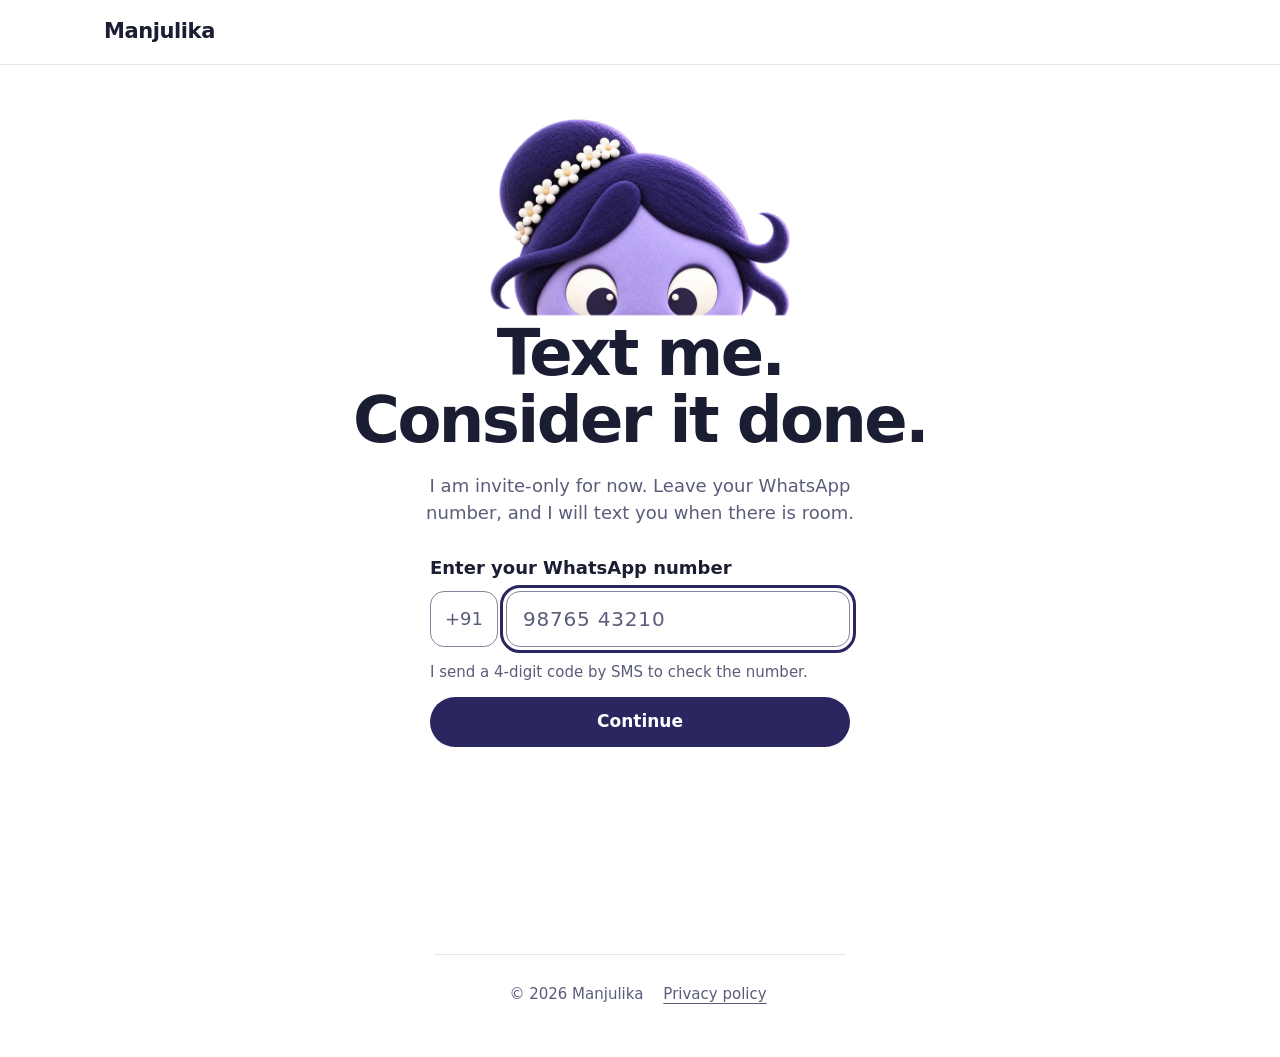
==== join/index.html @ 04cf8b16 "Quieter app icons, a text-only wordmark, and the peek beside the button on phones The drifting app i" ====
<!doctype html>
<html lang="en">
<head>
<meta charset="utf-8">
<meta name="viewport" content="width=device-width, initial-scale=1">
<meta http-equiv="Content-Security-Policy" content="default-src 'self'; script-src 'self'; style-src 'self' https://fonts.googleapis.com; font-src https://fonts.gstatic.com; img-src 'self' data:; connect-src 'self' https://api.manjulika.com; base-uri 'none'; form-action 'none'; object-src 'none'">
<title>Try Manjulika</title>
<meta name="description" content="I am invite-only for now. Leave your WhatsApp number, and I will text you when there is room.">
<link rel="canonical" href="https://manjulika.com/join/">
<meta property="og:type" content="website">
<meta property="og:url" content="https://manjulika.com/join/">
<meta property="og:title" content="Try Manjulika">
<meta property="og:description" content="I am invite-only for now. Leave your WhatsApp number, and I will text you when there is room.">
<meta property="og:image" content="https://manjulika.com/assets/og.jpg">
<meta name="twitter:card" content="summary_large_image">
<meta name="color-scheme" content="light dark">
<meta name="theme-color" content="#ffffff" media="(prefers-color-scheme: light)">
<meta name="theme-color" content="#0f1022" media="(prefers-color-scheme: dark)">
<link rel="icon" href="../assets/favicon.png" type="image/png">
<link rel="apple-touch-icon" href="../assets/apple-touch-icon.png">
<link rel="preconnect" href="https://fonts.googleapis.com">
<link rel="preconnect" href="https://fonts.gstatic.com" crossorigin>
<link href="https://fonts.googleapis.com/css2?family=Bricolage+Grotesque:opsz,wdth,wght@12..96,75..100,400..800&display=swap" rel="stylesheet">
<link rel="stylesheet" href="../style.css?v=14">
<script src="../assets/js-class.js"></script>
</head>
<body class="join-page">

<header class="top">
  <div class="top-inner">
    <a class="brand" href="../">
      <span>Manjulika</span>
    </a>
  </div>
</header>

<main id="main" class="join">
  <div class="join-peek" id="join-peek" data-look="down" aria-hidden="true">
    <img class="look look-down" src="../assets/mascot/peek-over-down.webp" alt="" width="640" height="432">
    <img class="look look-you" src="../assets/mascot/peek-over-you.webp" alt="" width="640" height="432">
  </div>
  <h1 class="join-title">Text me. Consider it done.</h1>
  <p class="join-lede">I am invite-only for now. Leave your WhatsApp number, and I will text you when there is room.</p>

  <form class="invite-form join-form" id="invite-form" novalidate data-autofocus>
    <div class="step step-phone is-on">
      <label for="wa-number">Enter your WhatsApp number</label>
      <div class="phone-row">
        <span class="cc" aria-hidden="true">+91</span>
        <input id="wa-number" type="tel" inputmode="tel" autocomplete="tel-national" placeholder="98765 43210" maxlength="20" aria-describedby="phone-hint note-phone" required>
      </div>
      <p class="hint" id="phone-hint">I send a 4&#8209;digit code by SMS to check the number.</p>
      <button type="submit" class="cta">Continue</button>
      <p class="form-note" id="note-phone" role="status" data-note></p>
      <p class="form-note form-nojs">If this form does not respond, mail me instead: <a href="mailto:takingbreath@gmail.com?subject=Manjulika%20invite">takingbreath@gmail.com</a>.</p>
    </div>
    <div class="step step-code">
      <label for="wa-code">Enter the 4&#8209;digit code I sent by SMS to <span data-masked>your number</span></label>
      <input id="wa-code" type="text" inputmode="numeric" autocomplete="one-time-code" placeholder="••••" maxlength="4" pattern="[0-9]{4}" aria-describedby="code-hint note-code">
      <p class="hint" id="code-hint">It comes by SMS, not WhatsApp. The SMS may say Skysurf. That is my code.</p>
      <button type="submit" class="cta">Verify</button>
      <p class="form-links"><span><button type="button" class="link" data-resend disabled>Send a new code</button> <span data-wait></span></span><button type="button" class="link" data-change>Change number</button></p>
      <p class="form-note" id="note-code" role="status" data-note></p>
    </div>
    <div class="step step-done" role="status">
      <p class="done-title" tabindex="-1" data-done-title>Your invite is queued.</p>
      <p data-done-text>I will text you on WhatsApp when you are in.</p>
      <p class="done-back"><a href="../">Back to the home page</a></p>
    </div>
    <div class="step step-fallback" role="status">
      <p tabindex="-1" data-fallback><span data-fallback-text>The invite desk is not answering right now.</span> Mail me instead: <a href="mailto:takingbreath@gmail.com?subject=Manjulika%20invite">takingbreath@gmail.com</a>.</p>
      <button type="button" class="link" data-retry>Go back</button>
    </div>
  </form>

</main>

<footer class="join-foot">
  <span>&copy; 2026 Manjulika</span>
  <a href="../privacy/">Privacy policy</a>
</footer>

<script src="../form.js?v=10" async></script>
<script src="../join.js?v=1" async></script>
</body>
</html>
---- style.css ----
/* manjulika.com, build 5: native scroll, a sticky header, motion inside the content */
[hidden] { display: none !important; }
:root {
  --bg: #ffffff;
  --ink: #1b1d33;
  --muted: #5a5d7a;
  --label: #4a43b4;
  --indigo: #2a2660;
  --band: #201d4c;
  --band-ink: #efedfb;
  --band-muted: #c7c2f3;
  --lavender: #c7c2f3;
  --lav-soft: #efedfb;
  --tint: #f5f3fd;
  --card: #f5f3fd;
  --line: #82849e;
  --hair: #e6e6ef;
  --cta-bg: #2a2660;
  --cta-ink: #ffffff;
  --focus: #2a2660;
  --link-hover: #2a2660;
  --err: #b4232c;
  --wall: #efeae2;
  --wall-dot: #e2dbd0;
  --wa-you: #d9fdd3;
  --wa-her: #ffffff;
  --wa-ink: #111b21;
  --wa-time-her: #5d6d75;
  --wa-time-you: #4f6168;
  --wa-day-bg: #ffffff;
  --wa-day-ink: #54656f;
  --note-bg: rgba(255, 255, 255, 0.94);
  --note-ink: #111b21;
  --note-muted: #5d6d75;
  --chip-bg: #ffffff;
  --dot: #c3bbeb;
  --top-h: 64px;
  --gap: clamp(72px, 9vw, 112px);
  --max: 1120px;
}
@media (prefers-color-scheme: dark) {
  :root {
    --bg: #0f1022;
    --ink: #ecebf7;
    --muted: #a9abc6;
    --label: #c7c2f3;
    --band: #17153a;
    --lav-soft: #1b1c38;
    --tint: #141532;
    --card: #17183a;
    --line: #686b8e;
    --hair: #262745;
    --cta-bg: #c7c2f3;
    --cta-ink: #1b1d33;
    --focus: #c7c2f3;
    --link-hover: #c7c2f3;
    --err: #ff8a8a;
    --wall: #0b141a;
    --wall-dot: #13202a;
    --wa-you: #005c4b;
    --wa-her: #202c33;
    --wa-ink: #e9edef;
    --wa-time-her: #a9b8bf;
    --wa-time-you: #c3d9d2;
    --wa-day-bg: #182229;
    --wa-day-ink: #8696a0;
    --note-bg: rgba(31, 44, 52, 0.96);
    --note-ink: #e9edef;
    --note-muted: #a9b8bf;
    --chip-bg: #202c33;
    --dot: #34346a;
  }
}

* { box-sizing: border-box; }
html { background: var(--bg); scroll-padding-top: calc(var(--top-h) + 12px); }
@media (prefers-reduced-motion: no-preference) { html.smooth { scroll-behavior: smooth; } }
body {
  margin: 0;
  background: var(--bg);
  color: var(--ink);
  font-family: "Bricolage Grotesque", system-ui, sans-serif;
  font-size: 18px;
  line-height: 1.5;
  -webkit-font-smoothing: antialiased;
  overflow-x: clip;
}
img { display: block; max-width: 100%; height: auto; }
img[data-src]:not([src]) { visibility: hidden; }
a { color: inherit; text-underline-offset: 4px; text-decoration-thickness: 1px; }
@media (hover: hover) { a:hover { color: var(--link-hover); } }
:focus-visible { outline: 3px solid var(--focus); outline-offset: 3px; border-radius: 4px; }
section[tabindex="-1"]:focus { outline: none; }
h1, h2, h3 { margin: 0; font-weight: 700; letter-spacing: -0.03em; line-height: 1.04; font-variation-settings: "wdth" 92, "opsz" 72; text-wrap: balance; }
p { margin: 0; }
.defs { position: absolute; width: 0; height: 0; overflow: hidden; }
.sr-only { position: absolute; width: 1px; height: 1px; padding: 0; margin: -1px; overflow: hidden; clip: rect(0 0 0 0); white-space: nowrap; border: 0; }
.skip { position: absolute; left: 12px; top: -60px; z-index: 100; padding: 10px 16px; border-radius: 12px; background: var(--cta-bg); color: var(--cta-ink); }
.skip:focus { top: 12px; }
.label { font-size: 13px; font-weight: 650; letter-spacing: 0.09em; text-transform: uppercase; color: var(--label); margin-bottom: 12px; }
.section-head { max-width: var(--max); margin: 0 auto; padding: 0 24px; }
.section-head h2 { font-size: clamp(34px, 4.4vw, 58px); }
.section-head > p:not(.label) { margin-top: 10px; font-size: 20px; color: var(--muted); }
.section-head h2 span { color: var(--muted); font-weight: 600; }

/* Header: always there, with the way in */
.top {
  position: sticky; top: 0; z-index: 50;
  background: var(--bg);
  background: color-mix(in srgb, var(--bg) 95%, transparent);
  -webkit-backdrop-filter: saturate(1.4) blur(14px);
  backdrop-filter: saturate(1.4) blur(14px);
  border-bottom: 1px solid transparent;
  transition: border-color .25s ease;
}
.top.is-scrolled { border-bottom-color: var(--hair); }
.top-inner { max-width: var(--max); height: var(--top-h); margin: 0 auto; padding: 0 24px; display: flex; align-items: center; gap: 20px; }
.brand { display: flex; align-items: center; text-decoration: none; font-weight: 700; font-size: 21px; letter-spacing: -0.02em; min-height: 44px; margin-right: auto; }
.top nav { display: flex; gap: 2px; font-size: 16px; color: var(--muted); }
.top nav a { text-decoration: none; padding: 9px 12px; border-radius: 999px; }
@media (hover: hover) { .top nav a:hover { color: var(--ink); background: var(--tint); } }

/* Buttons and links */
.cta {
  display: inline-flex; align-items: center; justify-content: center; gap: 10px;
  min-height: 48px; padding: 12px 24px; border-radius: 999px; border: 0; cursor: pointer;
  background: var(--cta-bg); color: var(--cta-ink); text-decoration: none; font: inherit; font-weight: 600; font-size: 17px;
  transition: transform .25s ease, box-shadow .25s ease;
}
@media (hover: hover) { .cta:hover { color: var(--cta-ink); transform: translateY(-2px); box-shadow: 0 14px 30px -14px rgba(42, 38, 96, 0.6); } }
.cta:disabled, .cta[aria-disabled="true"] { opacity: .6; cursor: progress; transform: none; }
.cta-small { min-height: 40px; padding: 8px 18px; font-size: 15px; white-space: nowrap; }
.text-link { display: inline-flex; align-items: center; gap: 8px; min-height: 48px; padding: 0 6px; font-weight: 600; text-decoration: none; }
.text-link span { display: inline-block; transition: transform .25s; }
@media (hover: hover) { .text-link:hover span { transform: translateY(3px); } }
.link { background: none; border: 0; padding: 10px 2px; font: inherit; font-size: 15px; color: inherit; text-decoration: underline; text-underline-offset: 3px; cursor: pointer; }
.link:disabled { color: var(--muted); text-decoration: none; cursor: default; }

/* 1. Hero */
.hero {
  max-width: var(--max);
  margin: 0 auto;
  padding: 8px 24px 48px;
  min-height: calc(100svh - var(--top-h));
  display: grid;
  grid-template-columns: 1.05fr 0.95fr;
  align-items: center;
  gap: 24px;
}
.eyebrow { color: var(--muted); font-size: 18px; margin-bottom: 18px; }
h1 { font-size: clamp(60px, 9.5vw, 132px); font-weight: 800; line-height: 0.92; letter-spacing: -0.045em; }
.lede { max-width: 26em; margin: 26px 0 30px; font-size: 20px; color: var(--muted); }
.hero-actions { display: flex; flex-wrap: wrap; align-items: center; gap: 12px 20px; }

.hero-stage { position: relative; display: grid; justify-items: center; align-items: end; }
.float { width: min(520px, 100%, calc((100svh - 150px) * 0.6667)); animation: float 6s ease-in-out infinite; will-change: transform; }
.mascot { position: relative; width: 100%; aspect-ratio: 1024 / 1536; transition: transform .7s cubic-bezier(.2,.7,.2,1); }
.mascot.lean { transform: rotate(calc(var(--lx, 0) * 2.2deg)) translate(calc(var(--lx, 0) * 8px), calc(var(--ly, 0) * 5px)); }
.mascot > img { position: absolute; inset: 0; width: 100%; height: 100%; }
.mascot .hem {
  clip-path: inset(62% 0 0 0);
  -webkit-mask-image: linear-gradient(to bottom, transparent 62%, #000 74%);
  mask-image: linear-gradient(to bottom, transparent 62%, #000 74%);
  filter: url(#hem-wobble);
}
.hero-off .mascot .hem { display: none; }
/* The blink: half-lid and closed-lid patches cut from edits of the same render. JS flips them. */
.mascot > .lid { inset: auto; left: 25.098%; top: 25%; width: 62.793%; height: auto; visibility: hidden; }
.mascot[data-lid="half"] > .lid-half, .mascot[data-lid="closed"] > .lid-closed { visibility: visible; }
@keyframes float {
  0%, 100% { transform: translateY(0) rotate(0deg); }
  50% { transform: translateY(-14px) rotate(0.8deg); }
}
.shadow {
  width: 46%; height: 26px; margin: -6px auto 0;
  background: radial-gradient(ellipse at center, rgba(27, 29, 51, 0.22), rgba(27, 29, 51, 0) 70%);
  animation: shadow 6s ease-in-out infinite;
}
@keyframes shadow { 0%, 100% { transform: scaleX(1); opacity: 1; } 50% { transform: scaleX(0.82); opacity: 0.6; } }
@keyframes idle {
  0%, 100% { transform: translateY(0) rotate(-0.6deg); }
  50% { transform: translateY(-8px) rotate(0.6deg); }
}

/* 2. What I do: the film */
.does { background: var(--tint); padding: var(--gap) 0; }
.film { max-width: var(--max); margin: 36px auto 0; padding: 0 24px; display: flex; flex-direction: column; }
.film-bar { order: 2; }
.film-card {
  position: relative; display: grid; border-radius: 28px; padding: 32px 48px;
  background-color: var(--wall);
  background-image: radial-gradient(var(--wall-dot) 1px, transparent 1.3px);
  background-size: 18px 18px;
}
.scene { display: grid; grid-template-columns: minmax(160px, 250px) minmax(0, 1fr); gap: 56px; align-items: center; }
.scene + .scene { margin-top: 40px; }
.who { display: grid; justify-items: center; gap: 14px; }
.who .pose { width: 100%; max-width: 250px; aspect-ratio: 2 / 3; object-fit: contain; }
.chat { max-width: 580px; min-width: 0; padding-top: 28px; }
.film-bar { display: none; }

/* Live film: scenes share one cell, so the card never changes height */
/* With scripts on, the scenes share one cell from the first paint, so the page height never changes later */
.js .film-card > .scene { grid-area: 1 / 1; margin: 0; align-items: start; }
.js .film-card > .scene:not(.is-on) { opacity: 0; visibility: hidden; transform: translateY(10px); }
.film.is-live .scene { transition: opacity .25s ease, transform .35s ease, visibility 0s linear .35s; }
.film.is-live .scene.is-on { transition: opacity .35s ease .12s, transform .45s cubic-bezier(.2,.8,.2,1) .12s, visibility 0s; }
.film.is-live .scene.is-on .pose { animation: idle 7s ease-in-out infinite; }
.film.is-paused .scene.is-on .pose { animation-play-state: paused; }
.film.is-live .film-bar { display: flex; align-items: center; gap: 18px; margin-top: 18px; }
.film-tabs { flex: 1; display: grid; grid-template-columns: repeat(4, minmax(0, 1fr)); gap: 10px; max-width: 720px; }
.film-tab {
  display: grid; gap: 8px; padding: 10px 2px 8px; border: 0; background: none; cursor: pointer; text-align: left;
  font: inherit; font-size: 15px; font-weight: 600; color: var(--muted);
}
.film-tab.is-on { color: var(--ink); }
@media (hover: hover) { .film-tab:hover { color: var(--ink); } }
.film-tab i { display: block; height: 3px; border-radius: 3px; background: color-mix(in srgb, currentColor 22%, transparent); overflow: hidden; }
.film-tab b { display: block; height: 100%; background: var(--ink); transform: scaleX(0); transform-origin: left; }
.film-tab.is-past b { transform: scaleX(1); }
.film-play {
  order: 2;
  width: 40px; height: 40px; flex: none; display: grid; place-items: center; border-radius: 50%;
  border: 1px solid var(--line); background: var(--bg); color: var(--ink); cursor: pointer;
}
.film-play svg { width: 16px; height: 16px; fill: currentColor; }
.film-play .i-play { display: none; }
.film-play[aria-pressed="true"] .i-play { display: inline; }
.film-play[aria-pressed="true"] { background: var(--ink); color: var(--bg); border-color: var(--ink); }
.film-play[aria-pressed="true"] .i-pause { display: none; }

/* WhatsApp bubbles */
.wa {
  position: relative; list-style: none; margin: 0; padding: 0; display: flex; flex-direction: column; gap: 6px;
  font-family: system-ui, -apple-system, "Segoe UI", Roboto, "Helvetica Neue", sans-serif; font-size: 16px; line-height: 1.35; color: var(--wa-ink);
}
.wa li { position: relative; max-width: 80%; padding: 7px 10px 6px; border-radius: 10px; box-shadow: 0 1px 0.5px rgba(11, 20, 26, 0.13); }
.wa li time { display: inline-block; float: right; margin: 7px 0 0 10px; font-size: 11.5px; color: var(--wa-time-her); }
.wa .her { align-self: flex-start; background: var(--wa-her); border-top-left-radius: 2px; }
.wa .you { align-self: flex-end; background: var(--wa-you); border-top-right-radius: 2px; }
.wa .her + .her { border-top-left-radius: 10px; }
.wa .you + .you { border-top-right-radius: 10px; }
.wa .you time { color: var(--wa-time-you); }
.wa .you time::after {
  content: ""; display: inline-block; width: 15px; height: 10px; margin-left: 4px; vertical-align: -1px;
  background: url('data:image/svg+xml;utf8,<svg xmlns="http://www.w3.org/2000/svg" viewBox="0 0 16 11"><path fill="none" stroke="%2353bdeb" stroke-width="1.6" stroke-linecap="round" stroke-linejoin="round" d="M1 6l3 3 6-7M6 9l1 1 6-7"/></svg>') no-repeat center / contain;
}
.wa .day { align-self: center; max-width: none; padding: 4px 10px; border-radius: 8px; font-size: 12px; color: var(--wa-day-ink); background: var(--wa-day-bg); box-shadow: none; }
.wa .typing { position: absolute; left: 0; max-width: none; background: var(--wa-her); padding: 10px 12px; border-top-left-radius: 2px; }
.wa .typing i { display: inline-block; width: 7px; height: 7px; margin: 0 2px; border-radius: 50%; background: #8696a0; animation: dot 0.9s infinite; }
.wa .typing i:nth-child(2) { animation-delay: .1s; }
.wa .typing i:nth-child(3) { animation-delay: .2s; }
@keyframes dot { 0%, 60%, 100% { transform: translateY(0); opacity: .5; } 30% { transform: translateY(-4px); opacity: 1; } }
.film.is-live .wa li:not(.typing):not(.shown) { opacity: 0; transform: translateY(6px) scale(.98); }
.film.is-live .wa li.shown { animation: bubble .2s ease-out both; }
@keyframes bubble { from { opacity: 0; transform: translateY(6px) scale(.98); } to { opacity: 1; transform: none; } }

/* 3. Sometimes I text first: notifications arrive, newest on top */
.first {
  max-width: var(--max); margin: 0 auto; padding: var(--gap) 24px; overflow-x: clip;
  display: grid; grid-template-columns: 0.9fr 1.1fr; gap: 56px; align-items: center;
}
.first h2 { font-size: clamp(36px, 4.8vw, 64px); }
.first-copy > p:not(.label) { margin-top: 18px; max-width: 26em; font-size: 20px; color: var(--muted); }
.first-stage { position: relative; }
.first-stage::before {
  content: ""; position: absolute; inset: 60px -50px -60px -80px; z-index: 0; pointer-events: none;
  background-image: radial-gradient(var(--dot) 1.9px, transparent 2.2px); background-size: 14px 14px;
  -webkit-mask-image: radial-gradient(ellipse 58% 56% at 40% 56%, #000 45%, transparent 80%);
  mask-image: radial-gradient(ellipse 58% 56% at 40% 56%, #000 45%, transparent 80%);
}
.first-pose { position: absolute; right: 0; top: 0; width: 250px; aspect-ratio: 2 / 3; object-fit: contain; }
.notes { position: relative; z-index: 1; list-style: none; margin: 128px 190px 0 0; padding: 0; display: grid; gap: 10px; max-width: 410px; }
.note {
  display: grid; grid-template-columns: 36px minmax(0, 1fr); column-gap: 12px; align-items: start;
  padding: 13px 16px 14px; border-radius: 20px; background: var(--note-bg); color: var(--note-ink);
  -webkit-backdrop-filter: blur(12px); backdrop-filter: blur(12px);
  font-family: system-ui, -apple-system, "Segoe UI", Roboto, sans-serif; font-size: 15px; line-height: 1.35;
  box-shadow: 0 20px 44px -18px rgba(27, 29, 51, 0.38), 0 2px 6px -2px rgba(27, 29, 51, 0.12), 0 0 0 1px rgba(27, 29, 51, 0.07);
}
.note img { grid-row: 1 / span 2; width: 36px; height: 36px; border-radius: 50%; }
.note p:first-of-type { display: flex; justify-content: space-between; gap: 10px; }
.note b { font-weight: 600; }
.note time { font-size: 12px; color: var(--note-muted); }
.note-text { margin-top: 2px; }
.first.is-live .note { opacity: 0; transform: translateY(-18px) scale(.97); }
.first.is-live .note.in { opacity: 1; transform: none; transition: opacity .45s ease, transform .6s cubic-bezier(.2,.9,.25,1.1); }

/* 4. How I work: an accordion, and her picture beside it */
.how { padding: 0 0 var(--gap); }
.how-grid { max-width: var(--max); margin: 40px auto 0; padding: 0 24px; display: grid; grid-template-columns: 1fr 1fr; gap: 56px; align-items: stretch; }
.acc-item { border-top: 1px solid var(--hair); }
.acc-item:last-child { border-bottom: 1px solid var(--hair); }
.acc-item > summary { list-style: none; }
.acc-item > summary::-webkit-details-marker { display: none; }
.acc-btn {
  width: 100%; display: flex; justify-content: space-between; align-items: center; gap: 16px;
  padding: 26px 0; border: 0; background: none; cursor: pointer; text-align: left; color: var(--ink);
  font: inherit; font-size: clamp(22px, 2.3vw, 30px); font-weight: 650; letter-spacing: -0.02em; line-height: 1.15;
}
.acc-btn i { position: relative; flex: none; width: 20px; height: 20px; }
.acc-btn i::before, .acc-btn i::after { content: ""; position: absolute; left: 0; top: 9px; width: 20px; height: 2px; border-radius: 2px; background: currentColor; transition: transform .3s ease; }
.acc-btn i::after { transform: rotate(90deg); }
.acc-item[open] .acc-btn i::after { transform: rotate(0deg); }
.acc-item[open] .acc-panel { animation: panel-in .35s ease both; }
@keyframes panel-in { from { opacity: 0; transform: translateY(-6px); } to { opacity: 1; transform: none; } }
.acc-panel p { max-width: 30em; font-size: 19px; color: var(--muted); }
.acc-panel p:last-child { padding-bottom: 28px; }
.acc-panel .aside { margin-top: 12px; font-size: 16px; font-style: italic; }
.acc-panel .fine { margin-top: 10px; font-size: 16px; }
.acc-panel .fine a { display: inline-block; padding: 8px 0; }
.acc-pose { display: none; }
.how-stage { position: relative; display: grid; place-items: center; min-height: min(500px, calc(100svh - var(--top-h) - 140px)); border-radius: 28px; background: var(--card); padding: 28px 32px; }
.how-pose { grid-area: 1 / 1; width: min(300px, 80%, calc((100svh - 330px) * 0.667)); aspect-ratio: 2 / 3; object-fit: contain; opacity: 0; transform: translateY(10px) scale(.97); transition: opacity .25s ease, transform .3s ease; }
.how-pose.is-on { opacity: 1; transform: none; transition: opacity .35s ease .12s, transform .5s cubic-bezier(.2,.9,.3,1.15) .12s; }

/* 5. The apps she already uses, and the way in; she peeks in from the screen edge */
.apps {
  position: relative; overflow: hidden; background: var(--band); color: var(--band-ink);
  padding: var(--gap) 24px; min-height: 620px; display: flex; align-items: center;
}
.apps-copy { width: 100%; max-width: var(--max); margin: 0 auto; padding-left: clamp(0px, 33vw, 420px); }
.apps h2 { font-size: clamp(34px, 4.6vw, 60px); }
.apps-copy > p:first-of-type { margin-top: 14px; max-width: 28em; font-size: 20px; color: var(--band-muted); }
/* An endless drift of app icons: three rows, two directions, fading out at both edges */
.app-marquee {
  display: grid; gap: 14px; margin: 0 0 44px; overflow: hidden;
  -webkit-mask-image: linear-gradient(to right, transparent 0, #000 12%, #000 88%, transparent 100%);
  mask-image: linear-gradient(to right, transparent 0, #000 12%, #000 88%, transparent 100%);
}
.app-row { display: flex; width: max-content; animation: drift 46s linear infinite; }
.app-row.r2 { animation-duration: 38s; animation-direction: reverse; }
.app-row.r3 { animation-duration: 54s; }
.app-row ul { display: flex; gap: 14px; margin: 0; padding: 0 14px 0 0; list-style: none; }
.app-row img { width: 60px; height: 60px; border-radius: 14px; opacity: 0.5; filter: saturate(0.8); box-shadow: 0 12px 24px -14px rgba(0, 0, 0, 0.7), 0 0 0 1px rgba(255, 255, 255, 0.12); }
.apps.is-off .app-row { animation-play-state: paused; }
@keyframes drift { from { transform: translateX(0); } to { transform: translateX(-50%); } }
.cta-light { background: var(--lavender); color: #1b1d33; }
.apps .cta-light { margin-top: 28px; }
@media (hover: hover) { .cta-light:hover { color: #1b1d33; box-shadow: 0 14px 30px -14px rgba(0, 0, 0, 0.6); } }
.apps-note { margin-top: 16px; font-size: 13px; color: var(--band-muted); opacity: .75; }
.apps .peek { position: absolute; left: 0; bottom: 0; height: clamp(400px, 42vw, 600px); width: auto; max-width: none; transform: translateX(-9.3%); }

/* 6. Join page: one job, so it opens fast and works on a phone */
.join { max-width: 680px; margin: 0 auto; padding: clamp(24px, 6vh, 64px) 24px 32px; text-align: center; }
/* She peeks over the headline: eyes down at the form, then up at you, then down again */
.join-peek { position: relative; width: min(300px, 64vw); margin: 0 auto -2px; aspect-ratio: 640 / 432; }
.join-peek .look { position: absolute; inset: 0; width: 100%; height: 100%; }
.join-peek .look-you { visibility: hidden; }
.join-peek[data-look="you"] .look-you { visibility: visible; }
.join-peek[data-look="you"] .look-down { visibility: hidden; }
.join-title { font-size: clamp(40px, 7vw, 64px); font-weight: 800; line-height: 1.05; letter-spacing: -0.04em; }
.join-lede { margin: 18px auto 28px; max-width: 24em; font-size: 18px; color: var(--muted); }
.join-form { text-align: left; max-width: 420px; margin: 0 auto; }
.join-form .cta { width: 100%; }
.join-foot { width: calc(min(460px, 100%) - 48px); margin: 24px auto 0; padding: 16px 0 40px; display: flex; gap: 16px; justify-content: center; color: var(--muted); font-size: 15px; border-top: 1px solid var(--hair); }
.join-page .top { border-bottom-color: var(--hair); }
.done-back { margin-top: 14px; }
.invite-form { display: grid; }
.step { grid-area: 1 / 1; align-self: start; visibility: hidden; }
.step.is-on { visibility: visible; }
.step label { display: block; font-weight: 650; margin-bottom: 10px; }
.phone-row { display: flex; gap: 8px; margin-bottom: 14px; }
.cc { display: inline-flex; align-items: center; padding: 0 14px; border-radius: 14px; background: var(--bg); border: 1px solid var(--line); color: var(--muted); }
.invite-form input {
  width: 100%; min-height: 52px; padding: 12px 16px; border-radius: 14px; border: 1px solid var(--line); background: var(--bg); color: var(--ink);
  font: inherit; font-size: 20px; letter-spacing: 0.04em;
}
.invite-form input[aria-invalid="true"] { border-color: var(--err); }
.invite-form input::placeholder { color: var(--muted); opacity: 1; }
[data-masked] { white-space: nowrap; }
.step-code input { margin-bottom: 8px; max-width: 220px; letter-spacing: 0.4em; }
.step-code input::placeholder { letter-spacing: 0.2em; }
.hint { font-size: 15px; color: var(--muted); margin-bottom: 14px; }
.form-links { margin-top: 10px; display: flex; flex-wrap: wrap; align-items: center; gap: 0 20px; font-size: 15px; color: var(--muted); }
.step-fallback .link { margin-top: 8px; }
.form-note { margin-top: 10px; font-size: 15px; color: var(--muted); min-height: 1.4em; }
.form-note.err { color: var(--err); }
.form-ready .form-nojs { display: none; }
.step-code .form-note { min-height: 3em; }
.step-code label { min-height: 3em; }
.done-title { font-weight: 700; font-size: 24px; margin-bottom: 6px; }
.done-title:focus { outline: none; }

/* 7. Questions */
.faq { max-width: var(--max); margin: 0 auto; padding: var(--gap) 24px; }
.faq h2 { font-size: clamp(30px, 3.6vw, 46px); margin-bottom: 28px; }
.faq-list details { border-top: 1px solid var(--hair); }
.faq-list details:last-child { border-bottom: 1px solid var(--hair); }
.faq-list summary {
  list-style: none; cursor: pointer; display: flex; justify-content: space-between; align-items: center; gap: 16px;
  padding: 20px 0; font-size: 20px; font-weight: 600;
}
.faq-list summary::-webkit-details-marker { display: none; }
.faq-list summary::after {
  content: ""; flex: none; width: 16px; height: 16px; transition: transform .25s ease;
  background: linear-gradient(currentColor, currentColor) center / 16px 2px no-repeat, linear-gradient(currentColor, currentColor) center / 2px 16px no-repeat;
}
.faq-list details[open] summary::after { transform: rotate(45deg); }
.faq-list details p { max-width: 44em; padding: 0 0 22px; color: var(--muted); }

footer { width: calc(min(var(--max), 100%) - 48px); margin: 0 auto; padding: 16px 0 48px; display: flex; gap: 16px; align-items: center; color: var(--muted); font-size: 15px; border-top: 1px solid var(--hair); }
footer a { display: inline-block; padding: 12px 4px; }

/* Reveal on scroll; a CSS fail-safe shows everything if the script never runs */
.js .reveal { opacity: 0; transform: translateY(16px); animation: failsafe 0s linear 3s forwards; }
.js .reveal.in { opacity: 1; transform: none; animation: none; transition: opacity .7s ease-out, transform .7s ease-out; }
@keyframes failsafe { to { opacity: 1; transform: none; } }

/* Privacy page */
.policy { max-width: 680px; margin: 0 auto; padding: 24px 24px 56px; }
.policy h1 { font-size: clamp(36px, 5vw, 48px); margin-bottom: 4px; }
.policy h2 { font-size: 20px; font-weight: 650; margin: 30px 0 6px; letter-spacing: -0.01em; }
.policy p { margin: 0 0 14px; }
.policy a { overflow-wrap: anywhere; }
.revised { color: var(--muted); margin-bottom: 28px !important; }
.policy-footer { border-top: 0; width: calc(min(680px, 100%) - 48px); }
.policy-page .top { border-bottom-color: var(--hair); }

/* Tablets and phones */
@media (max-width: 900px) {
  .hero { grid-template-columns: 1fr; min-height: 0; padding-top: 4px; gap: 4px; }
  .hero-stage { order: -1; }
  .float { width: min(340px, 74vw, 29svh); }
  h1 { font-size: clamp(56px, 16vw, 96px); }
  .eyebrow { margin-bottom: 10px; }
  .lede { font-size: 18px; margin: 14px 0 18px; }
  .film { padding: 0 16px; margin-top: 28px; }
  .film-card { padding: 22px 18px; border-radius: 22px; }
  .scene { grid-template-columns: 1fr; gap: 14px; align-items: start; }
  .who { grid-template-columns: 104px auto; justify-content: start; align-items: center; justify-items: start; margin: -6px 0 -12px; }
  .js .film-card > .scene { align-content: start; }
  .chat h3 { font-size: 22px; margin-bottom: 12px; }
  .wa { font-size: 15px; gap: 5px; }
  .wa li { max-width: 88%; }
  .film.is-live .film-bar { gap: 10px; }
  .film-tabs { gap: 6px; }
  .film-tab { font-size: 13px; }
  .first { grid-template-columns: 1fr; gap: 28px; }
  .first-pose { position: relative; width: 140px; margin: 0 0 -54px auto; }
  .notes { margin: 0; max-width: none; }
  .how-grid { grid-template-columns: 1fr; margin-top: 24px; }
  .how-stage { display: none; }
  .acc-panel { display: grid; grid-template-columns: minmax(0, 1fr) 96px; column-gap: 16px; align-items: start; }
  .acc-panel > p { grid-column: 1; }
  .acc-pose { display: block; grid-column: 2; grid-row: 1 / span 3; width: 96px; }
  .apps { display: block; min-height: 0; padding: var(--gap) 24px 0; }
  .apps-copy { padding-left: 0; }
  .apps-copy > p:first-of-type { font-size: 18px; }
  .app-marquee { margin: 0 -24px 36px; gap: 12px; }
  .app-row ul { gap: 12px; padding-right: 12px; }
  .app-row img { width: 52px; height: 52px; border-radius: 12px; }
  .apps { padding-bottom: 116px; }
  .apps .peek { position: absolute; left: 0; bottom: 0; height: 200px; transform: translateX(-9.3%); }
  .apps .cta-light, .apps-note { margin-left: 128px; }
  .apps-note { max-width: 14em; }
  .chat { padding-top: 6px; }
  .first-stage::before { inset: 90px -24px -30px -24px; }
  .form-links { flex-direction: column; align-items: flex-start; }
  .faq-list summary { font-size: 18px; }
}
@media (max-width: 820px) {
  .top nav { display: none; }
}
@media (max-width: 360px) {
  .step-code .form-note { min-height: 4.5em; }
}

/* Short laptop screens: the section head and the whole film fit below the header */
@media (min-width: 901px) and (max-height: 820px) {
  .does { padding-top: 40px; }
  .does .section-head h2 { font-size: 44px; }
  .film { margin-top: 20px; }
  .film-card { padding: 24px 44px; }
  .scene { grid-template-columns: minmax(150px, 190px) minmax(0, 1fr); }
  .who .pose { max-width: 190px; }
  .who { gap: 10px; }
}
@media (min-width: 901px) and (max-height: 700px) {
  .does { padding-top: 24px; }
  .scene { grid-template-columns: minmax(130px, 160px) minmax(0, 1fr); }
  .who .pose { max-width: 160px; }
  .chat h3 { margin-bottom: 12px; }
}

/* No motion */
@media (prefers-reduced-motion: reduce) {
  .float, .shadow, .film.is-live .scene.is-on .pose, .how-pose.is-on { animation: none; }
  .mascot .hem { display: none; }
  .mascot.lean { transform: none; }
  .js .reveal { opacity: 1; transform: none; transition: none; animation: none; }
  .app-row { animation: none; }
  .app-row.r2 { transform: translateX(-30%); }
  .film.is-live .scene, .how-pose, .first.is-live .note { transition: none; }
  .acc-item[open] .acc-panel { animation: none; }
  .first.is-live .note { opacity: 1; transform: none; }
}
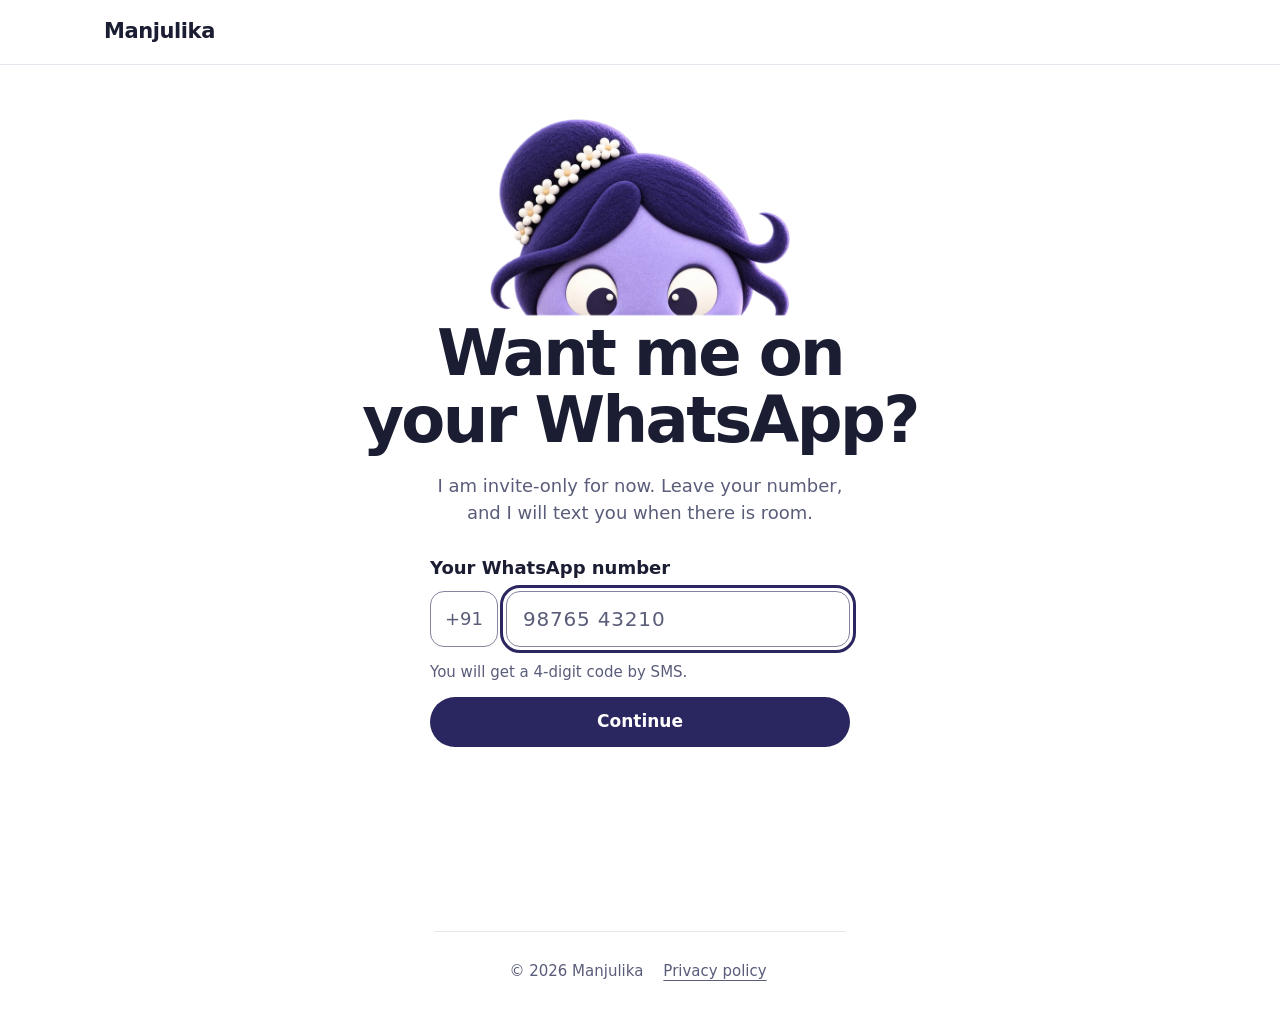
==== commit 29b675e2: "Run the headline behind her, add a work chat, shorten copy, remember the join step - Hero: "Consider" ====
--- a/join/index.html
+++ b/join/index.html
@@ -5,23 +5,23 @@
 <meta name="viewport" content="width=device-width, initial-scale=1">
 <meta http-equiv="Content-Security-Policy" content="default-src 'self'; script-src 'self'; style-src 'self' https://fonts.googleapis.com; font-src https://fonts.gstatic.com; img-src 'self' data:; connect-src 'self' https://api.manjulika.com; base-uri 'none'; form-action 'none'; object-src 'none'">
 <title>Try Manjulika</title>
-<meta name="description" content="I am invite-only for now. Leave your WhatsApp number, and I will text you when there is room.">
+<meta name="description" content="I am invite-only for now. Leave your number, and I will text you when there is room.">
 <link rel="canonical" href="https://manjulika.com/join/">
 <meta property="og:type" content="website">
 <meta property="og:url" content="https://manjulika.com/join/">
 <meta property="og:title" content="Try Manjulika">
-<meta property="og:description" content="I am invite-only for now. Leave your WhatsApp number, and I will text you when there is room.">
+<meta property="og:description" content="I am invite-only for now. Leave your number, and I will text you when there is room.">
 <meta property="og:image" content="https://manjulika.com/assets/og.jpg">
 <meta name="twitter:card" content="summary_large_image">
 <meta name="color-scheme" content="light dark">
 <meta name="theme-color" content="#ffffff" media="(prefers-color-scheme: light)">
-<meta name="theme-color" content="#0f1022" media="(prefers-color-scheme: dark)">
+<meta name="theme-color" content="#13112c" media="(prefers-color-scheme: dark)">
 <link rel="icon" href="../assets/favicon.png" type="image/png">
 <link rel="apple-touch-icon" href="../assets/apple-touch-icon.png">
 <link rel="preconnect" href="https://fonts.googleapis.com">
 <link rel="preconnect" href="https://fonts.gstatic.com" crossorigin>
 <link href="https://fonts.googleapis.com/css2?family=Bricolage+Grotesque:opsz,wdth,wght@12..96,75..100,400..800&display=swap" rel="stylesheet">
-<link rel="stylesheet" href="../style.css?v=14">
+<link rel="stylesheet" href="../style.css?v=17">
 <script src="../assets/js-class.js"></script>
 </head>
 <body class="join-page">
@@ -39,33 +39,33 @@
     <img class="look look-down" src="../assets/mascot/peek-over-down.webp" alt="" width="640" height="432">
     <img class="look look-you" src="../assets/mascot/peek-over-you.webp" alt="" width="640" height="432">
   </div>
-  <h1 class="join-title">Text me. Consider it done.</h1>
-  <p class="join-lede">I am invite-only for now. Leave your WhatsApp number, and I will text you when there is room.</p>
+  <h1 class="join-title" data-title>Want me on your WhatsApp?</h1>
+  <p class="join-lede">I am invite-only for now. Leave your number, and I will text you when there is room.</p>
 
   <form class="invite-form join-form" id="invite-form" novalidate data-autofocus>
     <div class="step step-phone is-on">
-      <label for="wa-number">Enter your WhatsApp number</label>
+      <label for="wa-number">Your WhatsApp number</label>
       <div class="phone-row">
         <span class="cc" aria-hidden="true">+91</span>
         <input id="wa-number" type="tel" inputmode="tel" autocomplete="tel-national" placeholder="98765 43210" maxlength="20" aria-describedby="phone-hint note-phone" required>
       </div>
-      <p class="hint" id="phone-hint">I send a 4&#8209;digit code by SMS to check the number.</p>
+      <p class="hint" id="phone-hint">You will get a 4&#8209;digit code by SMS.</p>
       <button type="submit" class="cta">Continue</button>
       <p class="form-note" id="note-phone" role="status" data-note></p>
       <p class="form-note form-nojs">If this form does not respond, mail me instead: <a href="mailto:takingbreath@gmail.com?subject=Manjulika%20invite">takingbreath@gmail.com</a>.</p>
     </div>
     <div class="step step-code">
-      <label for="wa-code">Enter the 4&#8209;digit code I sent by SMS to <span data-masked>your number</span></label>
+      <label for="wa-code">Enter the code from the SMS I sent to <span data-masked>your number</span></label>
       <input id="wa-code" type="text" inputmode="numeric" autocomplete="one-time-code" placeholder="••••" maxlength="4" pattern="[0-9]{4}" aria-describedby="code-hint note-code">
-      <p class="hint" id="code-hint">It comes by SMS, not WhatsApp. The SMS may say Skysurf. That is my code.</p>
+      <p class="hint" id="code-hint">The SMS can take a minute.</p>
       <button type="submit" class="cta">Verify</button>
       <p class="form-links"><span><button type="button" class="link" data-resend disabled>Send a new code</button> <span data-wait></span></span><button type="button" class="link" data-change>Change number</button></p>
       <p class="form-note" id="note-code" role="status" data-note></p>
     </div>
     <div class="step step-done" role="status">
-      <p class="done-title" tabindex="-1" data-done-title>Your invite is queued.</p>
-      <p data-done-text>I will text you on WhatsApp when you are in.</p>
-      <p class="done-back"><a href="../">Back to the home page</a></p>
+      <p class="done-title" tabindex="-1" data-done-title>You are on the list.</p>
+      <p data-done-text>I will text <span data-done-number>you</span> on WhatsApp when it is your turn.</p>
+      <p class="done-back"><a href="../">Back to the home page</a> <button type="button" class="link" data-another>Use another number</button></p>
     </div>
     <div class="step step-fallback" role="status">
       <p tabindex="-1" data-fallback><span data-fallback-text>The invite desk is not answering right now.</span> Mail me instead: <a href="mailto:takingbreath@gmail.com?subject=Manjulika%20invite">takingbreath@gmail.com</a>.</p>
@@ -80,7 +80,7 @@
   <a href="../privacy/">Privacy policy</a>
 </footer>
 
-<script src="../form.js?v=10" async></script>
-<script src="../join.js?v=1" async></script>
+<script src="../form.js?v=11" async></script>
+<script src="../join.js?v=2" async></script>
 </body>
 </html>
--- a/style.css
+++ b/style.css
@@ -38,38 +38,38 @@
   --gap: clamp(72px, 9vw, 112px);
   --max: 1120px;
 }
+/* Dark mode: deep indigo, not black. The WhatsApp screens and notifications stay in WhatsApp's light
+   style in both modes, so they always read as real screens; only the page around them turns dark. */
 @media (prefers-color-scheme: dark) {
   :root {
-    --bg: #0f1022;
-    --ink: #ecebf7;
-    --muted: #a9abc6;
+    --bg: #13112c;
+    --ink: #f1effc;
+    --muted: #b4b1d8;
     --label: #c7c2f3;
-    --band: #17153a;
-    --lav-soft: #1b1c38;
-    --tint: #141532;
-    --card: #17183a;
-    --line: #686b8e;
-    --hair: #262745;
+    --band: #1e1a4a;
+    --band-muted: #cfcaf6;
+    --lav-soft: #1e1a4a;
+    --tint: #19163d;
+    --card: #1e1a4a;
+    --line: #77739f;
+    --hair: #2c2858;
     --cta-bg: #c7c2f3;
     --cta-ink: #1b1d33;
     --focus: #c7c2f3;
     --link-hover: #c7c2f3;
     --err: #ff8a8a;
-    --wall: #0b141a;
-    --wall-dot: #13202a;
-    --wa-you: #005c4b;
-    --wa-her: #202c33;
-    --wa-ink: #e9edef;
-    --wa-time-her: #a9b8bf;
-    --wa-time-you: #c3d9d2;
-    --wa-day-bg: #182229;
-    --wa-day-ink: #8696a0;
-    --note-bg: rgba(31, 44, 52, 0.96);
-    --note-ink: #e9edef;
-    --note-muted: #a9b8bf;
-    --chip-bg: #202c33;
-    --dot: #34346a;
+    --dot: #3a3672;
   }
+  /* A soft lavender glow lifts her off the dark page; the floor shadow goes deeper. */
+  .float::before {
+    content: ""; position: absolute; left: -6%; right: -6%; top: 0; bottom: 6%; z-index: -1; pointer-events: none;
+    background: radial-gradient(closest-side, rgba(199, 194, 243, 0.22), rgba(199, 194, 243, 0) 100%);
+  }
+  .float { position: relative; z-index: 1; }
+  .shadow { background: radial-gradient(ellipse at center, rgba(0, 0, 0, 0.55), rgba(0, 0, 0, 0) 70%); }
+  /* The light WhatsApp card sits on the dark section like a phone screen. */
+  .film-card { box-shadow: 0 30px 60px -30px rgba(0, 0, 0, 0.7); }
+  .film-tab i { background: rgba(241, 239, 252, 0.18); }
 }
 
 * { box-sizing: border-box; }
@@ -136,24 +136,29 @@
 .link { background: none; border: 0; padding: 10px 2px; font: inherit; font-size: 15px; color: inherit; text-decoration: underline; text-underline-offset: 3px; cursor: pointer; }
 .link:disabled { color: var(--muted); text-decoration: none; cursor: default; }
 
-/* 1. Hero */
+/* 1. Hero: the headline runs behind her. Her box starts where "Consider" ends, then moves 14% of her
+   width back over it, so the overlap is the same at every screen size. */
 .hero {
+  --mw: min(520px, calc((100svh - 150px) * 0.6667), 48vw);
   max-width: var(--max);
   margin: 0 auto;
   padding: 8px 24px 48px;
   min-height: calc(100svh - var(--top-h));
   display: grid;
-  grid-template-columns: 1.05fr 0.95fr;
+  grid-template-columns: max-content minmax(0, 1fr);
   align-items: center;
-  gap: 24px;
-}
+}
+.hero-copy { position: relative; z-index: 1; }
 .eyebrow { color: var(--muted); font-size: 18px; margin-bottom: 18px; }
-h1 { font-size: clamp(60px, 9.5vw, 132px); font-weight: 800; line-height: 0.92; letter-spacing: -0.045em; }
+.hero h1 { font-size: min(16vw - 8px, 172px); font-weight: 800; line-height: 0.86; letter-spacing: -0.045em; white-space: nowrap; }
 .lede { max-width: 26em; margin: 26px 0 30px; font-size: 20px; color: var(--muted); }
+/* The lines under the headline wrap inside its width and never widen the column. */
+.lede, .hero-actions { width: 0; min-width: 100%; }
+.lede span { display: block; text-wrap: balance; }
 .hero-actions { display: flex; flex-wrap: wrap; align-items: center; gap: 12px 20px; }
 
-.hero-stage { position: relative; display: grid; justify-items: center; align-items: end; }
-.float { width: min(520px, 100%, calc((100svh - 150px) * 0.6667)); animation: float 6s ease-in-out infinite; will-change: transform; }
+.hero-stage { position: relative; z-index: 2; display: grid; justify-items: start; align-items: end; pointer-events: none; }
+.float { width: var(--mw); margin-left: calc(var(--mw) * -0.14); animation: float 6s ease-in-out infinite; will-change: transform; }
 .mascot { position: relative; width: 100%; aspect-ratio: 1024 / 1536; transition: transform .7s cubic-bezier(.2,.7,.2,1); }
 .mascot.lean { transform: rotate(calc(var(--lx, 0) * 2.2deg)) translate(calc(var(--lx, 0) * 8px), calc(var(--ly, 0) * 5px)); }
 .mascot > img { position: absolute; inset: 0; width: 100%; height: 100%; }
@@ -172,7 +177,7 @@
   50% { transform: translateY(-14px) rotate(0.8deg); }
 }
 .shadow {
-  width: 46%; height: 26px; margin: -6px auto 0;
+  width: calc(var(--mw) * 0.46); height: 26px; margin: -6px 0 0 calc(var(--mw) * 0.1);
   background: radial-gradient(ellipse at center, rgba(27, 29, 51, 0.22), rgba(27, 29, 51, 0) 70%);
   animation: shadow 6s ease-in-out infinite;
 }
@@ -208,7 +213,7 @@
 .film.is-live .scene.is-on .pose { animation: idle 7s ease-in-out infinite; }
 .film.is-paused .scene.is-on .pose { animation-play-state: paused; }
 .film.is-live .film-bar { display: flex; align-items: center; gap: 18px; margin-top: 18px; }
-.film-tabs { flex: 1; display: grid; grid-template-columns: repeat(4, minmax(0, 1fr)); gap: 10px; max-width: 720px; }
+.film-tabs { flex: 1; display: grid; grid-template-columns: repeat(5, minmax(0, 1fr)); gap: 10px; max-width: 760px; }
 .film-tab {
   display: grid; gap: 8px; padding: 10px 2px 8px; border: 0; background: none; cursor: pointer; text-align: left;
   font: inherit; font-size: 15px; font-weight: 600; color: var(--muted);
@@ -245,6 +250,18 @@
   content: ""; display: inline-block; width: 15px; height: 10px; margin-left: 4px; vertical-align: -1px;
   background: url('data:image/svg+xml;utf8,<svg xmlns="http://www.w3.org/2000/svg" viewBox="0 0 16 11"><path fill="none" stroke="%2353bdeb" stroke-width="1.6" stroke-linecap="round" stroke-linejoin="round" d="M1 6l3 3 6-7M6 9l1 1 6-7"/></svg>') no-repeat center / contain;
 }
+/* A file in a chat, drawn like WhatsApp's document message */
+.wa .doc {
+  display: grid; grid-template-columns: 32px minmax(0, 1fr); column-gap: 10px; align-items: center;
+  margin: -2px -5px 7px; padding: 8px 10px 8px 8px; border-radius: 7px; background: rgba(11, 20, 26, 0.06);
+}
+.wa .doc::before {
+  content: attr(data-ext); grid-row: 1 / span 2; display: grid; place-items: center; width: 32px; height: 38px;
+  border-radius: 4px; background: #6b7c85; color: #fff; font-size: 9px; font-weight: 700; letter-spacing: 0.02em;
+}
+.wa .doc-xls::before { background: #1d7044; }
+.wa .doc b { min-width: 0; overflow: hidden; text-overflow: ellipsis; white-space: nowrap; font-weight: 600; font-size: 14.5px; }
+.wa .doc small { font-size: 12px; color: var(--wa-time-her); }
 .wa .day { align-self: center; max-width: none; padding: 4px 10px; border-radius: 8px; font-size: 12px; color: var(--wa-day-ink); background: var(--wa-day-bg); box-shadow: none; }
 .wa .typing { position: absolute; left: 0; max-width: none; background: var(--wa-her); padding: 10px 12px; border-top-left-radius: 2px; }
 .wa .typing i { display: inline-block; width: 7px; height: 7px; margin: 0 2px; border-radius: 50%; background: #8696a0; animation: dot 0.9s infinite; }
@@ -350,12 +367,16 @@
 .join-peek[data-look="you"] .look-you { visibility: visible; }
 .join-peek[data-look="you"] .look-down { visibility: hidden; }
 .join-title { font-size: clamp(40px, 7vw, 64px); font-weight: 800; line-height: 1.05; letter-spacing: -0.04em; }
-.join-lede { margin: 18px auto 28px; max-width: 24em; font-size: 18px; color: var(--muted); }
+.join-lede { margin: 18px auto 28px; max-width: 24em; font-size: 18px; color: var(--muted); text-wrap: balance; }
 .join-form { text-align: left; max-width: 420px; margin: 0 auto; }
 .join-form .cta { width: 100%; }
 .join-foot { width: calc(min(460px, 100%) - 48px); margin: 24px auto 0; padding: 16px 0 40px; display: flex; gap: 16px; justify-content: center; color: var(--muted); font-size: 15px; border-top: 1px solid var(--hair); }
 .join-page .top { border-bottom-color: var(--hair); }
-.done-back { margin-top: 14px; }
+.done-back { margin-top: 10px; display: flex; flex-wrap: wrap; align-items: center; gap: 0 20px; font-size: 15px; }
+.is-joined .join-lede, .is-joined .step:not(.is-on) { display: none; }
+.step-done { text-align: center; }
+.step-done .done-back { justify-content: center; }
+.is-joined .join-title { margin-bottom: 24px; }
 .invite-form { display: grid; }
 .step { grid-area: 1 / 1; align-self: start; visibility: hidden; }
 .step.is-on { visibility: visible; }
@@ -409,7 +430,7 @@
 
 /* Privacy page */
 .policy { max-width: 680px; margin: 0 auto; padding: 24px 24px 56px; }
-.policy h1 { font-size: clamp(36px, 5vw, 48px); margin-bottom: 4px; }
+.policy h1 { font-size: clamp(36px, 5vw, 48px); font-weight: 800; letter-spacing: -0.04em; margin-bottom: 4px; }
 .policy h2 { font-size: 20px; font-weight: 650; margin: 30px 0 6px; letter-spacing: -0.01em; }
 .policy p { margin: 0 0 14px; }
 .policy a { overflow-wrap: anywhere; }
@@ -419,10 +440,13 @@
 
 /* Tablets and phones */
 @media (max-width: 900px) {
-  .hero { grid-template-columns: 1fr; min-height: 0; padding-top: 4px; gap: 4px; }
-  .hero-stage { order: -1; }
-  .float { width: min(340px, 74vw, 29svh); }
-  h1 { font-size: clamp(56px, 16vw, 96px); }
+  /* Phones: she floats above the headline, and her hem passes in front of "Consider". */
+  .hero { --mw: min(340px, 74vw, 30svh); grid-template-columns: minmax(0, 1fr); min-height: 0; padding-top: 4px; }
+  .hero-stage { order: -1; justify-items: center; }
+  .float { margin-left: 0; }
+  .shadow { display: none; }
+  .hero-copy { margin-top: calc(var(--mw) * -0.2); }
+  .hero h1 { font-size: clamp(60px, 21.5vw, 120px); }
   .eyebrow { margin-bottom: 10px; }
   .lede { font-size: 18px; margin: 14px 0 18px; }
   .film { padding: 0 16px; margin-top: 28px; }
@@ -459,6 +483,18 @@
   .form-links { flex-direction: column; align-items: flex-start; }
   .faq-list summary { font-size: 18px; }
 }
+/* Short phones: a smaller spirit keeps the button in the first screen */
+@media (max-width: 900px) and (max-height: 600px) {
+  .hero { --mw: min(340px, 74vw, 25svh); }
+}
+/* Narrow phones: five names do not fit, so only the playing chat shows its name. The bars stay. */
+@media (max-width: 560px) {
+  .film-tab span { white-space: nowrap; transition: opacity .2s; }
+  .film-tab:not(.is-on) span { opacity: 0; }
+}
+@media (max-width: 380px) {
+  .lede { font-size: 16.5px; }
+}
 @media (max-width: 820px) {
   .top nav { display: none; }
 }
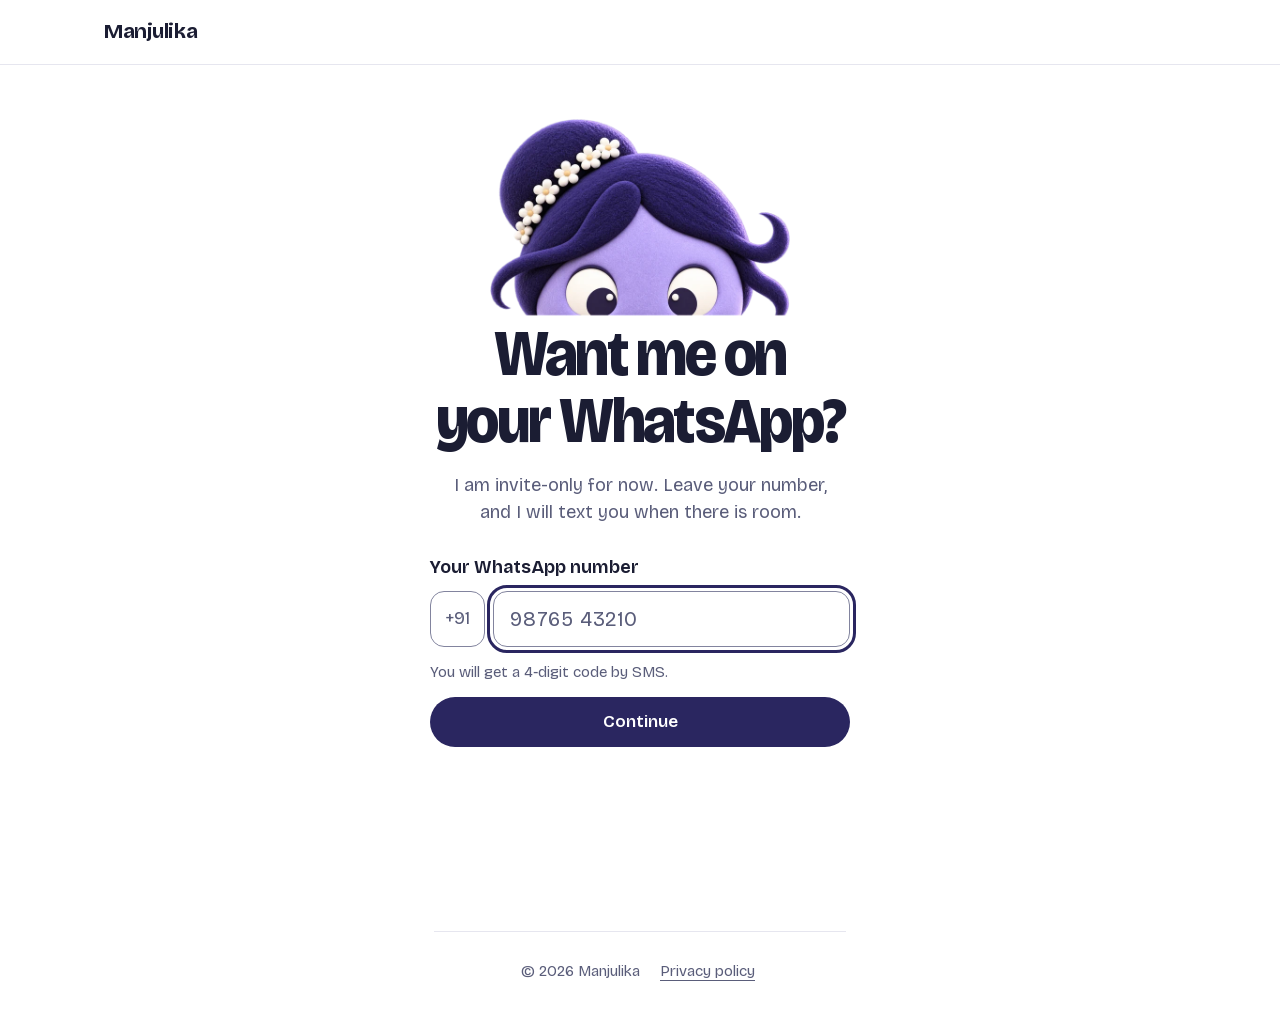
==== commit 1fde4ea5: "Speed and SEO fixes from the 13 October baseline - Font: Bricolage Grotesque served from the site (L" ====
--- a/join/index.html
+++ b/join/index.html
@@ -1,27 +1,32 @@
 <!doctype html>
-<html lang="en">
+<html lang="en-IN">
 <head>
 <meta charset="utf-8">
 <meta name="viewport" content="width=device-width, initial-scale=1">
-<meta http-equiv="Content-Security-Policy" content="default-src 'self'; script-src 'self'; style-src 'self' https://fonts.googleapis.com; font-src https://fonts.gstatic.com; img-src 'self' data:; connect-src 'self' https://api.manjulika.com; base-uri 'none'; form-action 'none'; object-src 'none'">
-<title>Try Manjulika</title>
-<meta name="description" content="I am invite-only for now. Leave your number, and I will text you when there is room.">
+<meta http-equiv="Content-Security-Policy" content="default-src 'self'; script-src 'self'; style-src 'self'; font-src 'self'; img-src 'self' data:; connect-src 'self' https://api.manjulika.com; base-uri 'none'; form-action 'none'; object-src 'none'">
+<title>Try Manjulika | AI personal assistant on WhatsApp</title>
+<meta name="description" content="Manjulika, the AI personal assistant on WhatsApp, is invite-only for now. Leave your number and get a text when there is room.">
 <link rel="canonical" href="https://manjulika.com/join/">
 <meta property="og:type" content="website">
 <meta property="og:url" content="https://manjulika.com/join/">
-<meta property="og:title" content="Try Manjulika">
-<meta property="og:description" content="I am invite-only for now. Leave your number, and I will text you when there is room.">
+<meta property="og:title" content="Try Manjulika | AI personal assistant on WhatsApp">
+<meta property="og:description" content="Manjulika, the AI personal assistant on WhatsApp, is invite-only for now. Leave your number and get a text when there is room.">
 <meta property="og:image" content="https://manjulika.com/assets/og.jpg">
+<meta property="og:image:width" content="1200">
+<meta property="og:image:height" content="630">
+<meta property="og:image:alt" content="Manjulika, a small lavender spirit with a hair bun and jasmine, next to the words Consider it done.">
+<meta property="og:site_name" content="Manjulika">
+<meta property="og:locale" content="en_IN">
 <meta name="twitter:card" content="summary_large_image">
 <meta name="color-scheme" content="light dark">
 <meta name="theme-color" content="#ffffff" media="(prefers-color-scheme: light)">
 <meta name="theme-color" content="#13112c" media="(prefers-color-scheme: dark)">
-<link rel="icon" href="../assets/favicon.png" type="image/png">
+<link rel="icon" href="../favicon.ico" sizes="48x48">
+<link rel="icon" href="../assets/icon-96.png" type="image/png" sizes="96x96">
+<link rel="icon" href="../assets/icon-192.png" type="image/png" sizes="192x192">
 <link rel="apple-touch-icon" href="../assets/apple-touch-icon.png">
-<link rel="preconnect" href="https://fonts.googleapis.com">
-<link rel="preconnect" href="https://fonts.gstatic.com" crossorigin>
-<link href="https://fonts.googleapis.com/css2?family=Bricolage+Grotesque:opsz,wdth,wght@12..96,75..100,400..800&display=swap" rel="stylesheet">
-<link rel="stylesheet" href="../style.css?v=17">
+<link rel="preload" href="../assets/fonts/bricolage-v1.woff2" as="font" type="font/woff2" crossorigin>
+<link rel="stylesheet" href="../style.css?v=18">
 <script src="../assets/js-class.js"></script>
 </head>
 <body class="join-page">
@@ -36,8 +41,8 @@
 
 <main id="main" class="join">
   <div class="join-peek" id="join-peek" data-look="down" aria-hidden="true">
-    <img class="look look-down" src="../assets/mascot/peek-over-down.webp" alt="" width="640" height="432">
-    <img class="look look-you" src="../assets/mascot/peek-over-you.webp" alt="" width="640" height="432">
+    <img class="look look-down" src="../assets/mascot/peek-over-down.webp" fetchpriority="high" alt="" width="640" height="432">
+    <img class="look look-you" src="../assets/mascot/peek-over-you.webp" fetchpriority="low" alt="" width="640" height="432">
   </div>
   <h1 class="join-title" data-title>Want me on your WhatsApp?</h1>
   <p class="join-lede">I am invite-only for now. Leave your number, and I will text you when there is room.</p>
--- a/style.css
+++ b/style.css
@@ -1,4 +1,21 @@
-/* manjulika.com, build 5: native scroll, a sticky header, motion inside the content */
+/* manjulika.com, build 6: native scroll, a sticky header, motion inside the content */
+/* Bricolage Grotesque (OFL), served from this site: Latin letters only, weights 400-800, widths 92-100,
+   optical sizes 12-72. Built by brand/build_font.py from the Google Fonts file. */
+@font-face {
+  font-family: "Bricolage Grotesque";
+  src: url("assets/fonts/bricolage-v1.woff2") format("woff2");
+  font-weight: 400 800;
+  font-stretch: 92% 100%;
+  font-display: swap;
+}
+/* Until it arrives, Arial (Apple, Windows) or Roboto (Android), scaled to take the same room,
+   so nothing moves when the real font swaps in. Values from brand/fallback_metrics.py. */
+@font-face { font-family: "Bricolage Fallback"; src: local("Arial"), local("ArialMT"); font-weight: 300 550; size-adjust: 100.83%; ascent-override: 92.24%; descent-override: 26.78%; line-gap-override: 0%; }
+@font-face { font-family: "Bricolage Fallback"; src: local("Arial Bold"), local("Arial-BoldMT"); font-weight: 551 690; size-adjust: 96.62%; ascent-override: 96.25%; descent-override: 27.94%; line-gap-override: 0%; }
+@font-face { font-family: "Bricolage Fallback"; src: local("Arial Bold"), local("Arial-BoldMT"); font-weight: 691 900; size-adjust: 87.96%; ascent-override: 105.73%; descent-override: 30.70%; line-gap-override: 0%; }
+@font-face { font-family: "Bricolage Fallback Android"; src: local("Roboto"), local("Roboto-Regular"); font-weight: 300 550; size-adjust: 103.82%; ascent-override: 89.58%; descent-override: 26.01%; line-gap-override: 0%; }
+@font-face { font-family: "Bricolage Fallback Android"; src: local("Roboto Bold"), local("Roboto-Bold"); font-weight: 551 690; size-adjust: 103.64%; ascent-override: 89.73%; descent-override: 26.05%; line-gap-override: 0%; }
+@font-face { font-family: "Bricolage Fallback Android"; src: local("Roboto Bold"), local("Roboto-Bold"); font-weight: 691 900; size-adjust: 93.65%; ascent-override: 99.30%; descent-override: 28.83%; line-gap-override: 0%; }
 [hidden] { display: none !important; }
 :root {
   --bg: #ffffff;
@@ -79,7 +96,7 @@
   margin: 0;
   background: var(--bg);
   color: var(--ink);
-  font-family: "Bricolage Grotesque", system-ui, sans-serif;
+  font-family: "Bricolage Grotesque", "Bricolage Fallback", "Bricolage Fallback Android", system-ui, sans-serif;
   font-size: 18px;
   line-height: 1.5;
   -webkit-font-smoothing: antialiased;
@@ -424,7 +441,7 @@
 footer a { display: inline-block; padding: 12px 4px; }
 
 /* Reveal on scroll; a CSS fail-safe shows everything if the script never runs */
-.js .reveal { opacity: 0; transform: translateY(16px); animation: failsafe 0s linear 3s forwards; }
+.js .reveal { opacity: 0; transform: translateY(16px); animation: failsafe .01s linear 3s forwards; }
 .js .reveal.in { opacity: 1; transform: none; animation: none; transition: opacity .7s ease-out, transform .7s ease-out; }
 @keyframes failsafe { to { opacity: 1; transform: none; } }
 
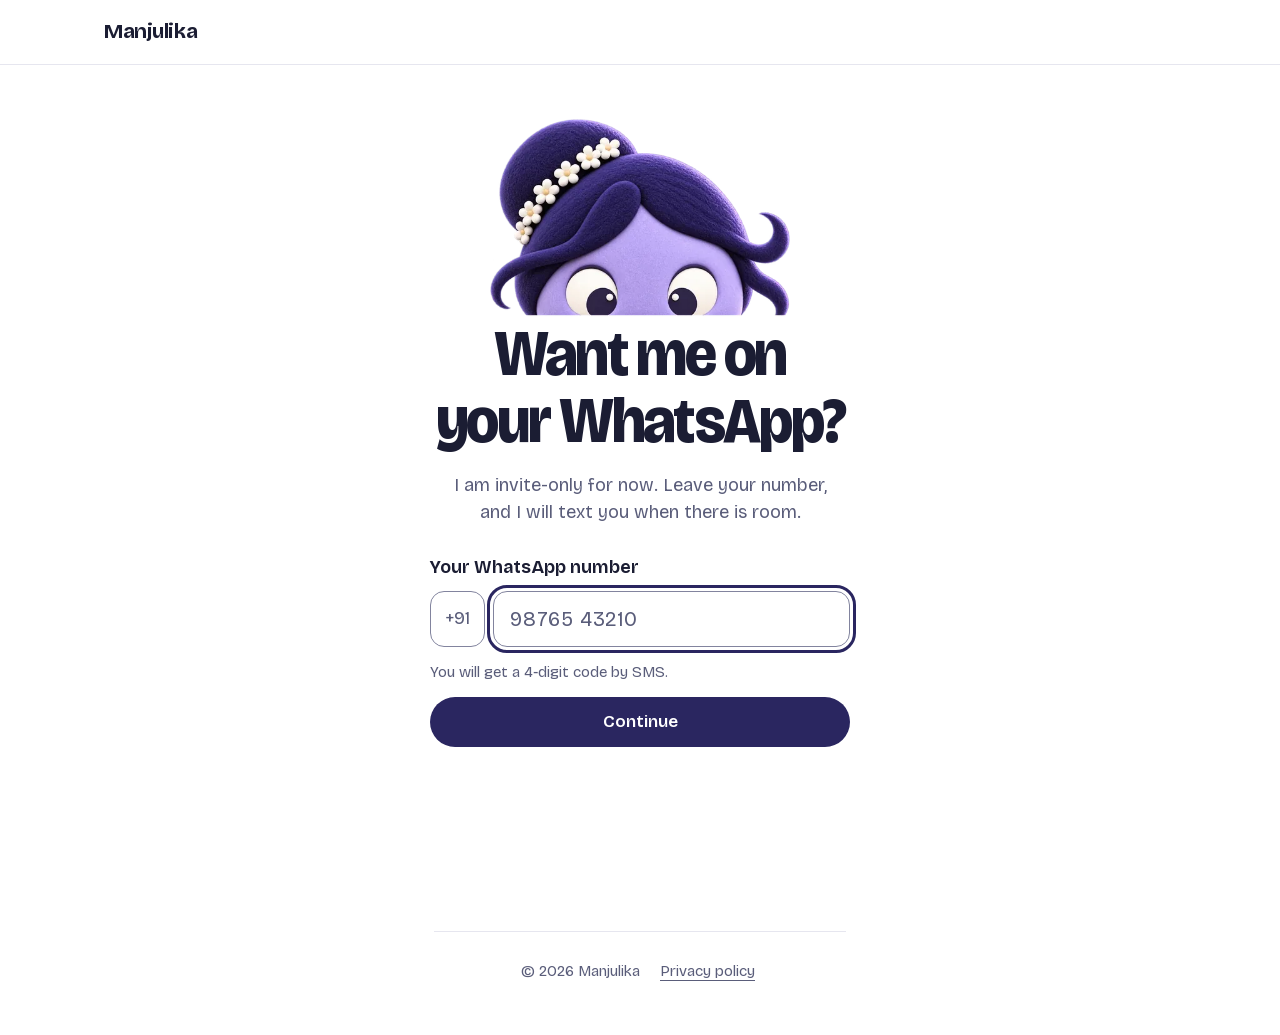
==== commit 8dd1aed4: "Join peeks in 480 and 640, lighter; prefetch picks the same file The join page's main picture now ha" ====
--- a/join/index.html
+++ b/join/index.html
@@ -27,7 +27,7 @@
 <link rel="apple-touch-icon" href="../assets/apple-touch-icon.png">
 <link rel="preload" href="../assets/fonts/bricolage-v1.woff2" as="font" type="font/woff2" crossorigin>
 <link rel="stylesheet" href="../style.css?v=18">
-<script src="../assets/js-class.js"></script>
+<script src="../assets/js-class.js?v=1"></script>
 </head>
 <body class="join-page">
 
@@ -41,8 +41,8 @@
 
 <main id="main" class="join">
   <div class="join-peek" id="join-peek" data-look="down" aria-hidden="true">
-    <img class="look look-down" src="../assets/mascot/peek-over-down.webp" fetchpriority="high" alt="" width="640" height="432">
-    <img class="look look-you" src="../assets/mascot/peek-over-you.webp" fetchpriority="low" alt="" width="640" height="432">
+    <img class="look look-down" src="../assets/mascot/peek-over-down-640.webp" srcset="../assets/mascot/peek-over-down-480.webp 480w, ../assets/mascot/peek-over-down-640.webp 640w" sizes="(max-width: 470px) 64vw, 300px" fetchpriority="high" alt="" width="640" height="432">
+    <img class="look look-you" src="../assets/mascot/peek-over-you-640.webp" srcset="../assets/mascot/peek-over-you-480.webp 480w, ../assets/mascot/peek-over-you-640.webp 640w" sizes="(max-width: 470px) 64vw, 300px" fetchpriority="low" alt="" width="640" height="432">
   </div>
   <h1 class="join-title" data-title>Want me on your WhatsApp?</h1>
   <p class="join-lede">I am invite-only for now. Leave your number, and I will text you when there is room.</p>
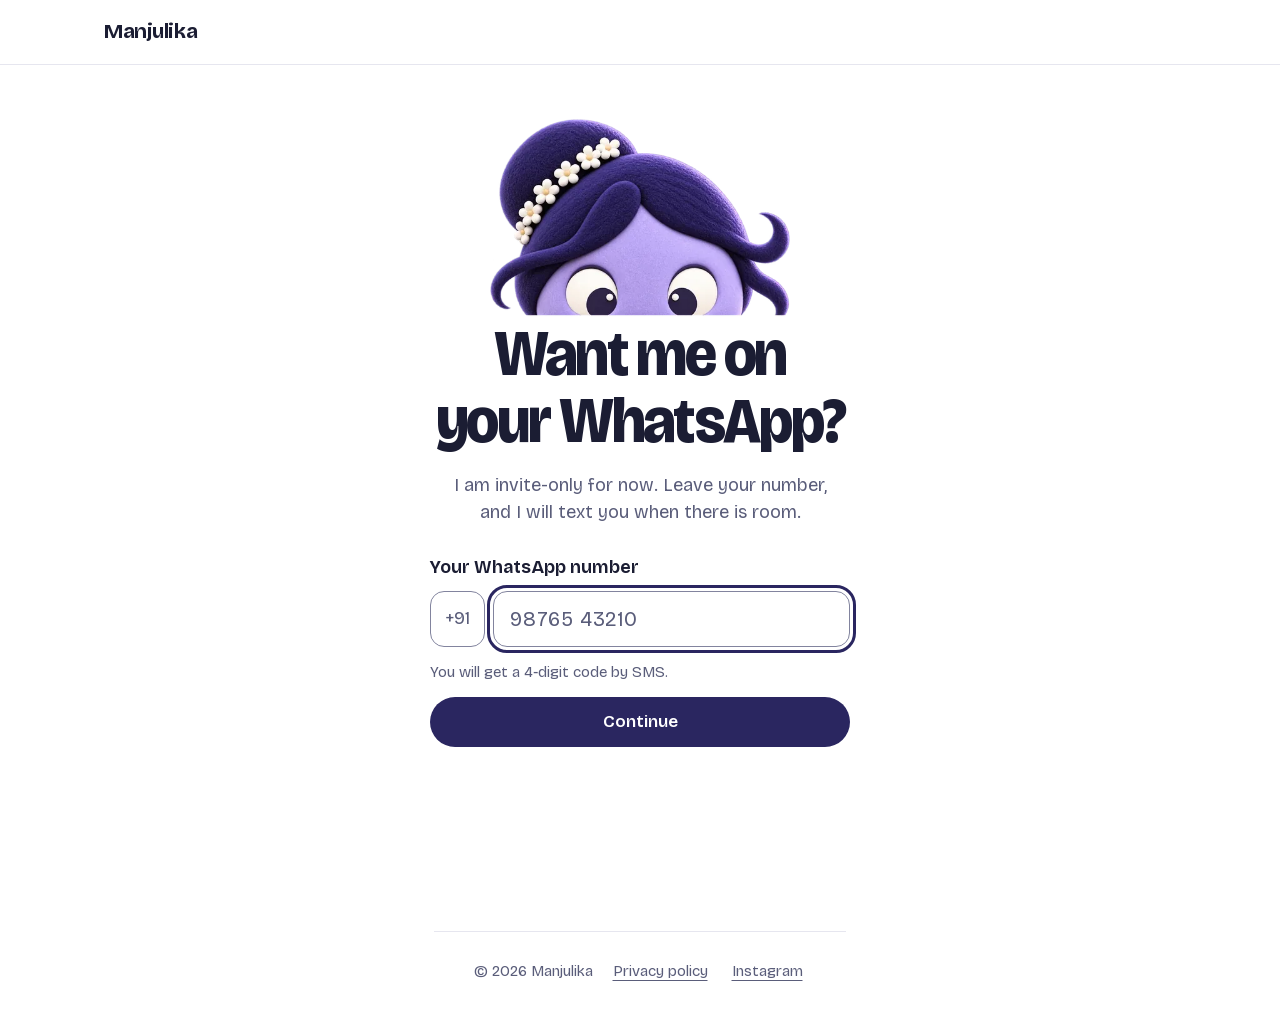
==== commit 121385eb: "Link her Instagram from every footer and from the join confirmation - Footer on home, join, privacy " ====
--- a/join/index.html
+++ b/join/index.html
@@ -26,7 +26,7 @@
 <link rel="icon" href="../assets/icon-192.png" type="image/png" sizes="192x192">
 <link rel="apple-touch-icon" href="../assets/apple-touch-icon.png">
 <link rel="preload" href="../assets/fonts/bricolage-v1.woff2" as="font" type="font/woff2" crossorigin>
-<link rel="stylesheet" href="../style.css?v=18">
+<link rel="stylesheet" href="../style.css?v=19">
 <script src="../assets/js-class.js?v=1"></script>
 </head>
 <body class="join-page">
@@ -70,6 +70,7 @@
     <div class="step step-done" role="status">
       <p class="done-title" tabindex="-1" data-done-title>You are on the list.</p>
       <p data-done-text>I will text <span data-done-number>you</span> on WhatsApp when it is your turn.</p>
+      <p class="done-ig">Until then, you can find me on Instagram: <a href="https://www.instagram.com/ami_manjulika_ai/" rel="me noopener" target="_blank">@ami_manjulika_ai</a></p>
       <p class="done-back"><a href="../">Back to the home page</a> <button type="button" class="link" data-another>Use another number</button></p>
     </div>
     <div class="step step-fallback" role="status">
@@ -83,6 +84,7 @@
 <footer class="join-foot">
   <span>&copy; 2026 Manjulika</span>
   <a href="../privacy/">Privacy policy</a>
+  <a href="https://www.instagram.com/ami_manjulika_ai/" rel="me noopener" target="_blank">Instagram</a>
 </footer>
 
 <script src="../form.js?v=11" async></script>
--- a/style.css
+++ b/style.css
@@ -393,6 +393,8 @@
 .is-joined .join-lede, .is-joined .step:not(.is-on) { display: none; }
 .step-done { text-align: center; }
 .step-done .done-back { justify-content: center; }
+.done-ig { margin-top: 14px; font-size: 15px; color: var(--muted); }
+.done-ig a { color: var(--ink); font-weight: 650; }
 .is-joined .join-title { margin-bottom: 24px; }
 .invite-form { display: grid; }
 .step { grid-area: 1 / 1; align-self: start; visibility: hidden; }
